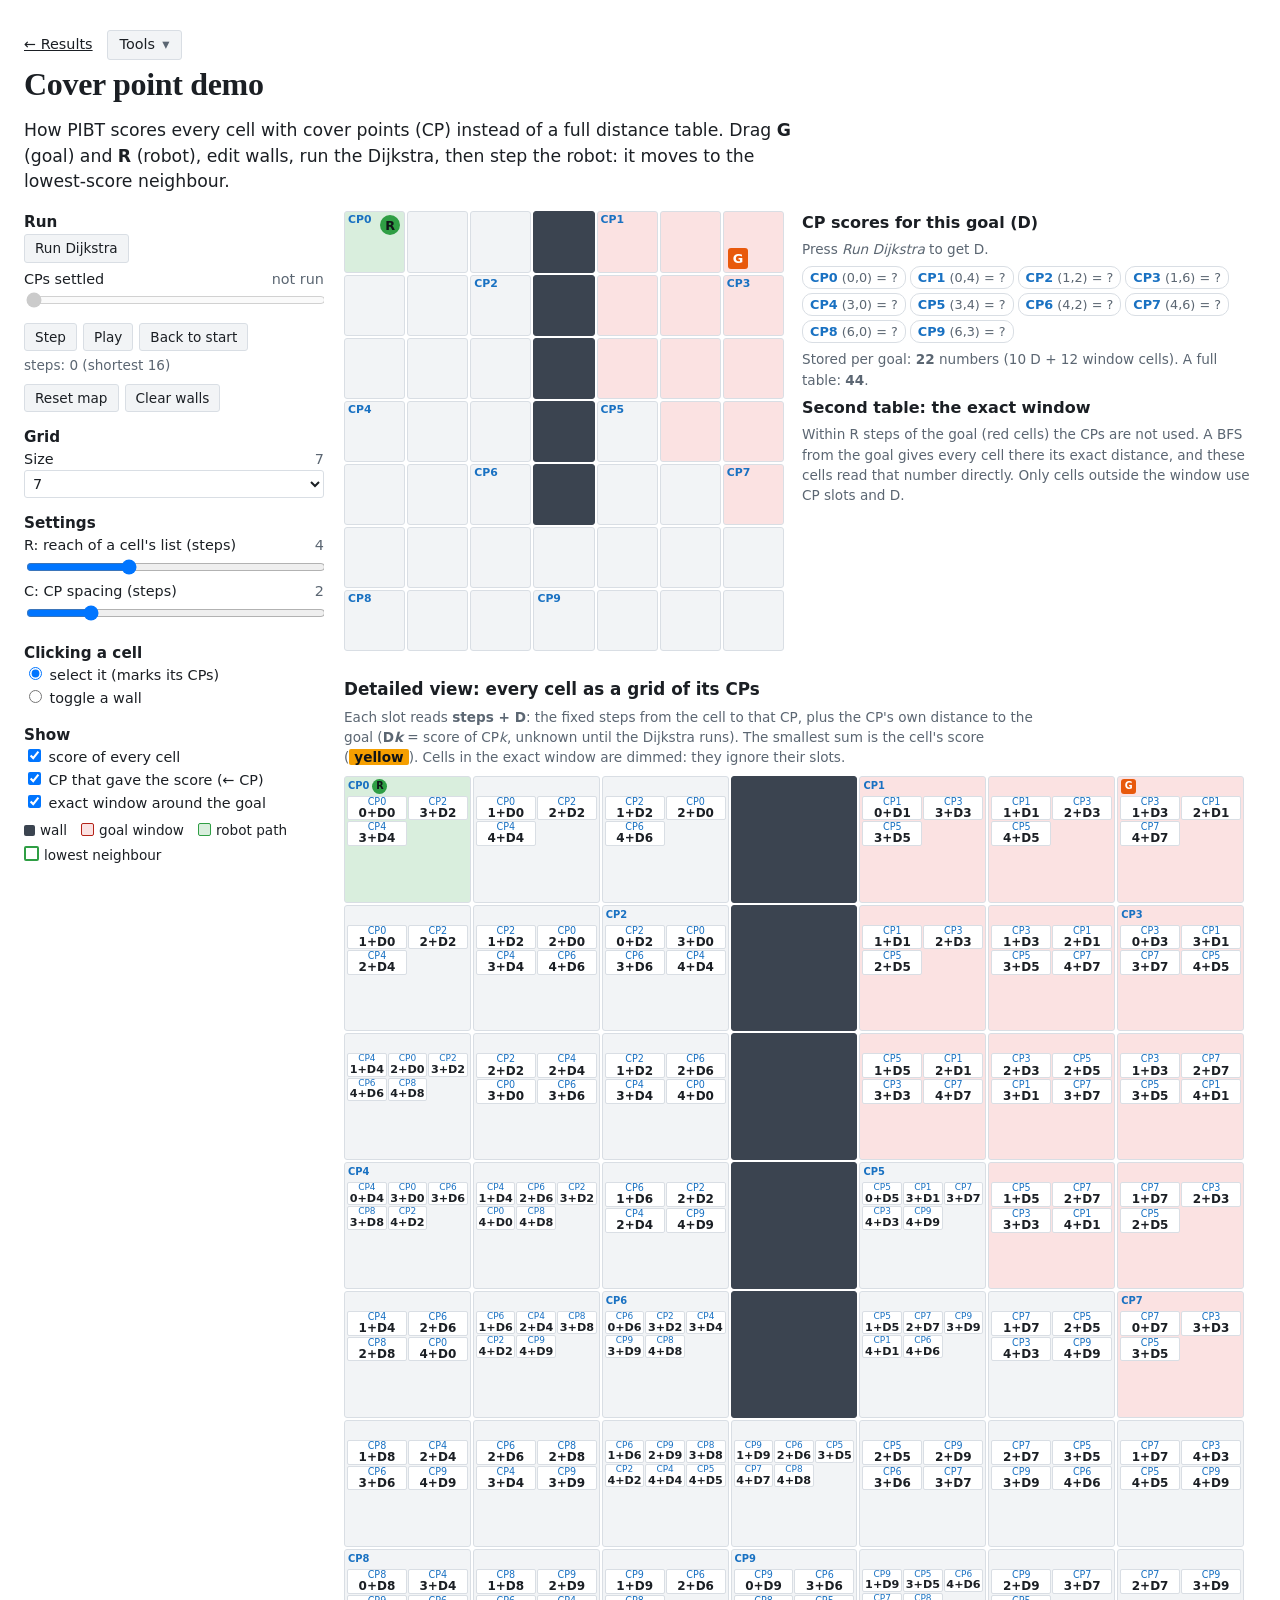
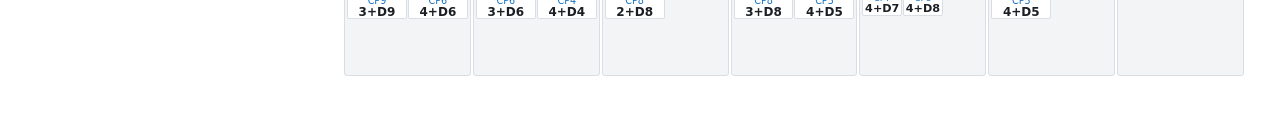
==== tools/coverdemo.html @ 99436453 "Home page: planner comparison (CP, route waypoints, Hipparcos 2024); earlier results hidden; Tools m" ====
<!doctype html>
<html lang="en">
<head>
  <meta charset="utf-8">
  <meta name="viewport" content="width=device-width, initial-scale=1">
  <title>Cover point demo | MAPF Research Results</title>
  <link rel="stylesheet" href="../css/style.css">
  <link rel="stylesheet" href="../css/tools.css">
</head>
<body>
  <main class="wide">
    <p class="toolnav"><a href="../index.html">&larr; Results</a> <span id="toolmenu"></span></p>
    <h1>Cover point demo</h1>
    <p class="lead">How PIBT scores every cell with cover points (CP) instead of a full distance table. Drag <strong>G</strong> (goal) and <strong>R</strong> (robot), edit walls, run the Dijkstra, then step the robot: it moves to the lowest-score neighbour.</p>

    <div class="tool">
      <div class="panel">
        <div>
          <h2>Run</h2>
          <div class="btns"><button id="run" type="button">Run Dijkstra</button></div>
          <label style="margin-top:6px">CPs settled <span class="val" id="dkv"></span><input id="dk" type="range" min="0" max="0" value="0" disabled></label>
          <div class="btns" style="margin-top:8px"><button id="step" type="button">Step</button><button id="play" type="button">Play</button><button id="home" type="button">Back to start</button></div>
          <p id="steps" class="small" style="margin:4px 0 0"></p>
          <p id="rnote" class="small" style="margin:2px 0 0"></p>
          <div class="btns" style="margin-top:8px"><button id="reset" type="button">Reset map</button><button id="clear" type="button">Clear walls</button></div>
        </div>
        <div>
          <h2>Grid</h2>
          <label>Size <span class="val" id="nv"></span>
            <select id="size" aria-label="Grid size"><option>5</option><option>6</option><option selected>7</option><option>8</option><option>9</option><option>10</option></select></label>
        </div>
        <div>
          <h2>Settings</h2>
          <label>R: reach of a cell's list (steps) <span class="val" id="rv"></span><input id="rr" type="range" min="1" max="10" value="4"></label>
          <label>C: CP spacing (steps) <span class="val" id="cv"></span><input id="cc" type="range" min="1" max="6" value="2"></label>
        </div>
        <div>
          <h2>Clicking a cell</h2>
          <label><input type="radio" name="mode" value="select" checked> select it (marks its CPs)</label>
          <label><input type="radio" name="mode" value="wall"> toggle a wall</label>
        </div>
        <div>
          <h2>Show</h2>
          <label><input id="show-scores" type="checkbox" checked> score of every cell</label>
          <label><input id="show-via" type="checkbox" checked> CP that gave the score (&larr; CP)</label>
          <label><input id="show-win" type="checkbox" checked> exact window around the goal</label>
          <div class="legend" style="margin-top:6px">
            <span><i class="k-wall"></i>wall</span><span><i class="k-win"></i>goal window</span>
            <span><i class="k-trail"></i>robot path</span><span><i class="k-best"></i>lowest neighbour</span>
          </div>
        </div>
      </div>

      <div>
        <div class="demo-top">
          <div class="gridwrap"><div id="grid" class="dgrid simple" role="grid" aria-label="Demo grid"></div></div>
          <div class="side">
            <h3>CP scores for this goal (D)</h3>
            <p id="dnote" class="small"></p>
            <div id="darray" class="chips"></div>
            <p id="nums" class="small"></p>
            <h3>Second table: the exact window</h3>
            <p class="small">Within R steps of the goal (red cells) the CPs are not used. A BFS from the goal gives every cell there its exact distance, and these cells read that number directly. Only cells outside the window use CP slots and D.</p>
          </div>
        </div>

        <h2 class="dh">Detailed view: every cell as a grid of its CPs</h2>
        <p class="small keyline">Each slot reads <strong>steps + D</strong>: the fixed steps from the cell to that CP, plus the CP's own distance to the goal (<strong>D<i>k</i></strong> = score of CP<i>k</i>, unknown until the Dijkstra runs). The smallest sum is the cell's score (<span class="kslot">yellow</span>). Cells in the exact window are dimmed: they ignore their slots.</p>
        <div class="gridwrap wide2"><div id="grid2" class="dgrid detail" role="grid" aria-label="Detailed grid"></div></div>
      </div>
    </div>
  </main>
  <div id="ghost" class="ghost" hidden></div>
  <script src="../js/toolmenu.js"></script>
  <script src="../js/coverdemo.js"></script>
</body>
</html>
---- css/style.css ----
:root {
  --bg: #ffffff;
  --text: #1b1f24;
  --muted: #5b6672;
  --line: #d9dee4;
  --head: #f2f4f6;
  --up: #157347;
  --down: #b42318;
}
@media (prefers-color-scheme: dark) {
  :root {
    --bg: #101418;
    --text: #e6e9ed;
    --muted: #9aa5b1;
    --line: #2b333c;
    --head: #1a2027;
    --up: #5fd39a;
    --down: #ff8b7f;
  }
}

body { margin: 0; background: var(--bg); color: var(--text); font: 16px/1.5 system-ui, -apple-system, "Segoe UI", sans-serif; }
main { max-width: 1100px; margin: 0 auto; padding: 24px 24px 48px; }
h1 { font-family: "Iowan Old Style", "Palatino Linotype", Palatino, Georgia, serif; font-size: 2rem; font-weight: 600; letter-spacing: -0.01em; margin: 0 0 4px; }

/* who is behind the page: logo, university, author, supervisor */
.masthead { display: flex; align-items: center; gap: 18px; padding-bottom: 18px; margin-bottom: 24px; border-bottom: 1px solid var(--line); }
.masthead:empty { display: none; }
.logo { height: 64px; width: auto; display: block; }
.who p { margin: 0; }
.uni { font-size: 1.05rem; }
.people { margin-top: 2px; color: var(--muted); font-size: 0.95rem; }
.author { color: var(--text); font-weight: 600; }
.supervisor::before { content: "\00B7"; margin: 0 0.6em; }
.supervisor .label { font-size: 0.72rem; letter-spacing: 0.07em; text-transform: uppercase; }
@media (prefers-color-scheme: dark) {
  .logo { background: #fff; padding: 6px; border-radius: 3px; }
}
@media (max-width: 560px) {
  .masthead { gap: 12px; }
  .logo { height: 48px; }
  .supervisor { display: block; }
  .supervisor::before { display: none; }
}
h2 { font-size: 1.1rem; margin: 28px 0 4px; }
a { color: inherit; }
code { font-family: ui-monospace, Consolas, monospace; font-size: 0.9em; background: var(--head); padding: 0 4px; }
.small { font-size: 0.85rem; color: var(--muted); }
.lead { font-size: 1.08rem; max-width: 72ch; margin: 10px 0 16px; }
.lead:empty { display: none; }

/* one tab per map */
.tabs { display: flex; flex-wrap: wrap; gap: 2px; margin-top: 18px; border-bottom: 1px solid var(--line); }
.tabs[hidden] { display: none; }
.tab { all: unset; cursor: pointer; padding: 7px 14px; color: var(--muted); border-bottom: 2px solid transparent; margin-bottom: -1px; }
.tab:hover { color: var(--text); }
.tab[aria-selected="true"] { color: var(--text); font-weight: 600; border-bottom-color: currentColor; }
.tab:focus-visible { outline: 2px solid currentColor; outline-offset: -2px; }
#map-note { margin: 8px 0 0; min-height: 1.4em; }
.metric { display: flex; align-items: center; gap: 6px; margin-top: 10px; }
.metric[hidden] { display: none; }
.seg { all: unset; cursor: pointer; padding: 3px 12px; font-size: 0.9rem; color: var(--muted); border: 1px solid var(--line); border-radius: 3px; }
.seg:hover { color: var(--text); }
.seg[aria-pressed="true"] { color: var(--text); background: var(--head); font-weight: 600; }
.seg:focus-visible { outline: 2px solid currentColor; outline-offset: 2px; }
#metric-note { margin: 6px 0 0; }
#metric-note:empty { display: none; }
.table-wrap { overflow-x: auto; margin-top: 12px; }
table { border-collapse: collapse; width: 100%; }
th, td { border: 1px solid var(--line); padding: 8px 12px; text-align: left; vertical-align: top; }
thead th { background: var(--head); font-weight: 600; }
th small { display: block; font-weight: 400; color: var(--muted); }
th a { font-weight: 400; font-size: 0.85rem; white-space: nowrap; }
td.num, th.num { text-align: right; }

/* clickable rows: an algorithm (row) and a scenario inside it (srow) */
tr.row, tr.srow { cursor: pointer; }
tr.row:hover, tr.srow:hover { background: var(--head); }
tr.row button, tr.srow button { all: unset; cursor: pointer; font-weight: 600; }
tr.row button::before, tr.srow button::before {
  content: "\25B8";
  display: inline-block;
  width: 1.1em;
  color: var(--muted);
  transition: transform 0.25s ease;
}
tr.row button[aria-expanded="true"]::before, tr.srow button[aria-expanded="true"]::before { transform: rotate(90deg); }
tr.row button:focus-visible, tr.srow button:focus-visible { outline: 2px solid currentColor; outline-offset: 2px; }
.tagline { display: block; font-size: 0.85rem; color: var(--muted); }
.tag { display: inline-block; margin-left: 0.5em; padding: 0 0.45em; font-size: 0.75rem; letter-spacing: 0.02em; color: var(--muted); border: 1px solid currentColor; border-radius: 3px; vertical-align: 0.08em; }
.nruns { display: block; font-size: 0.75rem; color: var(--muted); font-style: italic; }
.mean { font-weight: 600; }
.delta { display: block; font-size: 0.85rem; color: var(--muted); }
.delta.up { color: var(--up); }
.delta.down { color: var(--down); }
.srow .delta { display: inline; margin-left: 0.5em; }

/* expand / collapse: the content sits in a grid whose single row animates between 0fr and 1fr.
   Child selectors keep an open outer row from opening the rows nested inside it. */
tr.detail > td { padding: 0; border-top: 0; border-bottom: 0; }
tr.detail.open > td { border-bottom: 1px solid var(--line); }
.expand { display: grid; grid-template-rows: 0fr; transition: grid-template-rows 0.3s ease; }
tr.detail.open > td > .expand { grid-template-rows: 1fr; }
.expand-inner { overflow: hidden; min-height: 0; }
.content { padding: 12px 16px 16px; opacity: 0; transition: opacity 0.25s ease; }
tr.detail.open > td > .expand > .expand-inner > .content { opacity: 1; }
.content p { margin: 0 0 8px; }
.content.sub { padding: 6px 0 10px 28px; }

.inner-wrap { overflow-x: auto; margin: 8px 0; }
.content.sub .inner-wrap { margin: 0; }
table.runs th, table.runs td { padding: 6px 12px; }
table.sub { width: auto; min-width: 420px; }
table.sub th, table.sub td { padding: 4px 12px; }

/* experiments section */
#experiments { margin-top: 40px; border-top: 1px solid var(--line); padding-top: 4px; }
#experiments h2 { font-size: 1.3rem; margin-top: 20px; }
#comparison h3, #experiments h3 { font-size: 1.05rem; margin: 28px 0 2px; }
.decisions { margin: 0 0 8px; padding-left: 1.2em; max-width: 80ch; }
.decisions li { margin-bottom: 4px; }
table.exp .delta { display: block; }
table.exp tr.key td { background: var(--head); }
.finding { margin: 8px 0 0; max-width: 80ch; }

@media (prefers-reduced-motion: reduce) {
  .expand, .content, tr.row button::before, tr.srow button::before { transition: none; }
}
/* the Tools menu (js/toolmenu.js) */
.toolmenu { position: relative; display: inline-block; }
.toolmenu > summary { list-style: none; cursor: pointer; padding: 3px 12px; font-size: 0.9rem; border: 1px solid var(--line); border-radius: 3px; background: var(--head); }
.toolmenu > summary::-webkit-details-marker { display: none; }
.toolmenu > summary::after { content: "\25BE"; margin-left: 0.5em; color: var(--muted); }
.toolmenu[open] > summary { background: var(--line); }
.toolmenu > summary:focus-visible { outline: 2px solid currentColor; outline-offset: 2px; }
.toolmenu-list { position: absolute; z-index: 20; left: 0; top: calc(100% + 4px); min-width: 300px; background: var(--bg); border: 1px solid var(--line); border-radius: 3px; box-shadow: 0 4px 14px rgba(0, 0, 0, 0.18); padding: 4px; }
.toolmenu-list a { display: block; padding: 6px 10px; text-decoration: none; border-radius: 3px; }
.toolmenu-list a:hover, .toolmenu-list a.here { background: var(--head); }
.toolmenu-list a strong { display: block; font-size: 0.95rem; }
.toolmenu-list a span { display: block; font-size: 0.8rem; color: var(--muted); }
.toolbar { display: flex; align-items: center; gap: 12px; flex-wrap: wrap; margin: 6px 0 0; }

@media (max-width: 560px) {
  main { padding: 16px 12px 32px; }
  h1 { font-size: 1.5rem; }
}
---- css/tools.css ----
/* the map tools (tools/waypoints.html, tools/lanes.html); colours come from css/style.css */
.tool { display: grid; grid-template-columns: 300px minmax(0, 1fr); gap: 20px; margin-top: 16px; align-items: start; }
@media (max-width: 800px) { .tool { grid-template-columns: 1fr; } }
.panel { display: flex; flex-direction: column; gap: 14px; }
.panel h2 { margin: 0; font-size: 0.95rem; }
.panel label { display: block; font-size: 0.9rem; }
.panel input[type=range] { width: 100%; }
.panel select, .panel input[type=file] { width: 100%; box-sizing: border-box; font: inherit; color: inherit; background: var(--bg); border: 1px solid var(--line); border-radius: 3px; padding: 4px; }
.drop { border: 1px dashed var(--line); border-radius: 3px; padding: 10px; text-align: center; font-size: 0.85rem; color: var(--muted); }
.drop.over { background: var(--head); color: var(--text); }
.val { float: right; font-variant-numeric: tabular-nums; color: var(--muted); }
.stats { margin: 0; display: grid; grid-template-columns: auto 1fr; gap: 2px 12px; font-size: 0.9rem; }
.stats dt { color: var(--muted); }
.stats dd { margin: 0; text-align: right; font-variant-numeric: tabular-nums; }
.bad { color: var(--down); }
.btns { display: flex; gap: 6px; flex-wrap: wrap; }
.btns button, .btn { font: inherit; font-size: 0.85rem; color: var(--text); background: var(--head); border: 1px solid var(--line); border-radius: 3px; padding: 3px 10px; cursor: pointer; }
.btns button:hover { background: var(--line); }
.stage { position: relative; }
#canvas { width: 100%; height: 68vh; min-height: 320px; display: block; border: 1px solid var(--line); border-radius: 3px; background: #dfe3e7; touch-action: none; cursor: grab; }
#canvas:active { cursor: grabbing; }
.hover { position: absolute; left: 8px; bottom: 8px; padding: 2px 8px; font-size: 0.8rem; background: rgba(255,255,255,0.88); color: #1b1f24; border-radius: 3px; pointer-events: none; }
.legend { display: flex; flex-wrap: wrap; gap: 4px 14px; font-size: 0.85rem; }
.legend[hidden] { display: none; }
.legend i { display: inline-block; width: 11px; height: 11px; border-radius: 2px; margin-right: 5px; vertical-align: -1px; }
.info { font-size: 0.9rem; min-height: 3.2em; }
.toolnav { margin: 6px 0 0; font-size: 0.9rem; display: flex; align-items: center; gap: 14px; flex-wrap: wrap; }

/* the cover point demo (tools/coverdemo.html) */
:root { --wallc: #3b4450; --cpc: #1971c2; --goalc: #e8590c; --robc: #2f9e44; --winbg: rgba(224, 49, 49, 0.14); --trailbg: rgba(47, 158, 68, 0.18); --hl: #f59f00; }
@media (prefers-color-scheme: dark) {
  :root { --wallc: #5b6672; --cpc: #74a9e8; --goalc: #ff922b; --robc: #69db7c; --winbg: rgba(255, 139, 127, 0.2); --trailbg: rgba(105, 219, 124, 0.18); --hl: #fcc419; }
}
main.wide { max-width: 1400px; }
.tool > * { min-width: 0; }
.demo-top { display: grid; grid-template-columns: minmax(300px, 440px) minmax(0, 1fr); gap: 18px; align-items: start; }
.demo-top > * { min-width: 0; }
@media (max-width: 1150px) { .demo-top { grid-template-columns: minmax(0, 1fr); } }
@media (min-width: 801px) { main.wide .panel { position: sticky; top: 8px; max-height: calc(100vh - 16px); overflow-y: auto; overflow-x: hidden; align-self: start; } }
@media (max-width: 700px) { .tool { grid-template-columns: minmax(0, 1fr); } .gridwrap { overflow-x: auto; } .dgrid { min-width: 640px; } }
.gridwrap { max-width: 780px; }
.gridwrap.wide2 { max-width: 900px; }
.side h3 { margin: 0 0 4px; font-size: 1rem; }
.side p { margin: 0 0 6px; }
.dh { margin: 26px 0 4px; font-size: 1.05rem; }
.keyline { max-width: 80ch; margin: 0 0 8px; }
.kslot { background: var(--hl); color: #101418; padding: 0 5px; border-radius: 2px; font-weight: 600; }
.chips { display: flex; flex-wrap: wrap; gap: 4px; margin: 6px 0; }
.chip { font-size: 0.8rem; padding: 1px 7px; border: 1px solid var(--line); border-radius: 10px; color: var(--muted); font-variant-numeric: tabular-nums; }
.chip.on { color: var(--text); background: var(--head); }
.chip b { color: var(--cpc); }

.dgrid { display: grid; gap: 2px; user-select: none; -webkit-user-select: none; }
.dc { position: relative; aspect-ratio: 1; background: var(--head); border: 1px solid var(--line); border-radius: 3px; display: flex; cursor: pointer; overflow: hidden; min-width: 0; }
.simple .dc { align-items: center; justify-content: center; }
.detail .dc { flex-direction: column; }
.dc.wall { background: var(--wallc); border-color: var(--wallc); }
.dc.win { background: var(--winbg); }
.dc.trail { background: var(--trailbg); }
.dc.sel { outline: 2px solid var(--text); outline-offset: -2px; }
.dc.inlist { box-shadow: inset 0 0 0 2px var(--cpc); }
.dc.nb { border-color: var(--muted); }
.dc.best { border: 2px solid var(--robc); }
.dc.drop { outline: 2px dashed var(--goalc); outline-offset: -3px; }

/* simple grid: the score of every cell */
.simple .dc .sc { font-size: clamp(0.95rem, 3.2vw, 1.6rem); font-weight: 600; font-variant-numeric: tabular-nums; }
.simple .dc .via { position: absolute; left: 50%; bottom: 2px; transform: translateX(-50%); font-size: 0.62rem; color: var(--muted); white-space: nowrap; }
.simple .dc .cptag { position: absolute; left: 3px; top: 2px; font-size: 0.68rem; line-height: 1.1; color: var(--cpc); font-weight: 600; white-space: nowrap; }
.simple .dc .cptag.inlist { background: var(--cpc); color: var(--bg); border-radius: 2px; padding: 0 2px; }
.simple .tok { position: absolute; display: flex; align-items: center; justify-content: center; width: 34%; aspect-ratio: 1; font-size: 0.8rem; font-weight: 700; color: #fff; cursor: grab; touch-action: none; z-index: 2; }
.simple .tok.goal { left: 4px; bottom: 3px; }
.simple .tok.robot { right: 4px; top: 3px; }

/* detailed grid: every cell as a grid of its cover points */
.detail .dc .hd { display: flex; align-items: center; gap: 3px; min-height: 17px; padding: 1px 3px 0; font-size: 0.62rem; line-height: 1.1; white-space: nowrap; overflow: hidden; }
.detail .dc .hd .tot { margin-left: auto; font-weight: 700; font-variant-numeric: tabular-nums; }
.detail .dc .cptag { color: var(--cpc); font-weight: 600; }
.detail .dc .cptag.inlist { background: var(--cpc); color: var(--bg); border-radius: 2px; padding: 0 2px; }
.dc .mg { flex: 1; display: grid; gap: 1px; padding: 1px 2px 2px; align-content: start; min-height: 0; line-height: 1.05; font-variant-numeric: tabular-nums; }
.dc .mg.ex { opacity: 0.5; }
.dc .sl { display: flex; flex-direction: column; align-items: center; justify-content: center; border: 1px solid var(--line); border-radius: 2px; background: var(--bg); min-width: 0; overflow: hidden; }
.dc .sl i { font-style: normal; color: var(--cpc); font-size: 0.8em; }
.dc .sl b { font-weight: 600; white-space: nowrap; }
.dc .sl.wn { background: var(--hl); color: #101418; border-color: var(--hl); }
.dc .sl.wn i { color: #101418; }
.detail .tok { display: inline-flex; align-items: center; justify-content: center; width: 15px; height: 15px; flex: none; font-size: 0.6rem; font-weight: 700; color: #fff; }
.tok.goal { background: var(--goalc); border-radius: 3px; }
.tok.robot { background: var(--robc); border-radius: 50%; color: #101418; }
.ghost { position: fixed; z-index: 50; width: 34px; height: 34px; margin: -17px 0 0 -17px; display: flex; align-items: center; justify-content: center; font-weight: 700; color: #fff; pointer-events: none; opacity: 0.9; }
.ghost[hidden] { display: none; }
.ghost.goal { background: var(--goalc); border-radius: 3px; }
.ghost.robot { background: var(--robc); border-radius: 50%; color: #101418; }
.k-wall { background: var(--wallc); } .k-win { background: var(--winbg); border: 1px solid var(--down); }
.k-trail { background: var(--trailbg); border: 1px solid var(--robc); } .k-best { border: 2px solid var(--robc); }
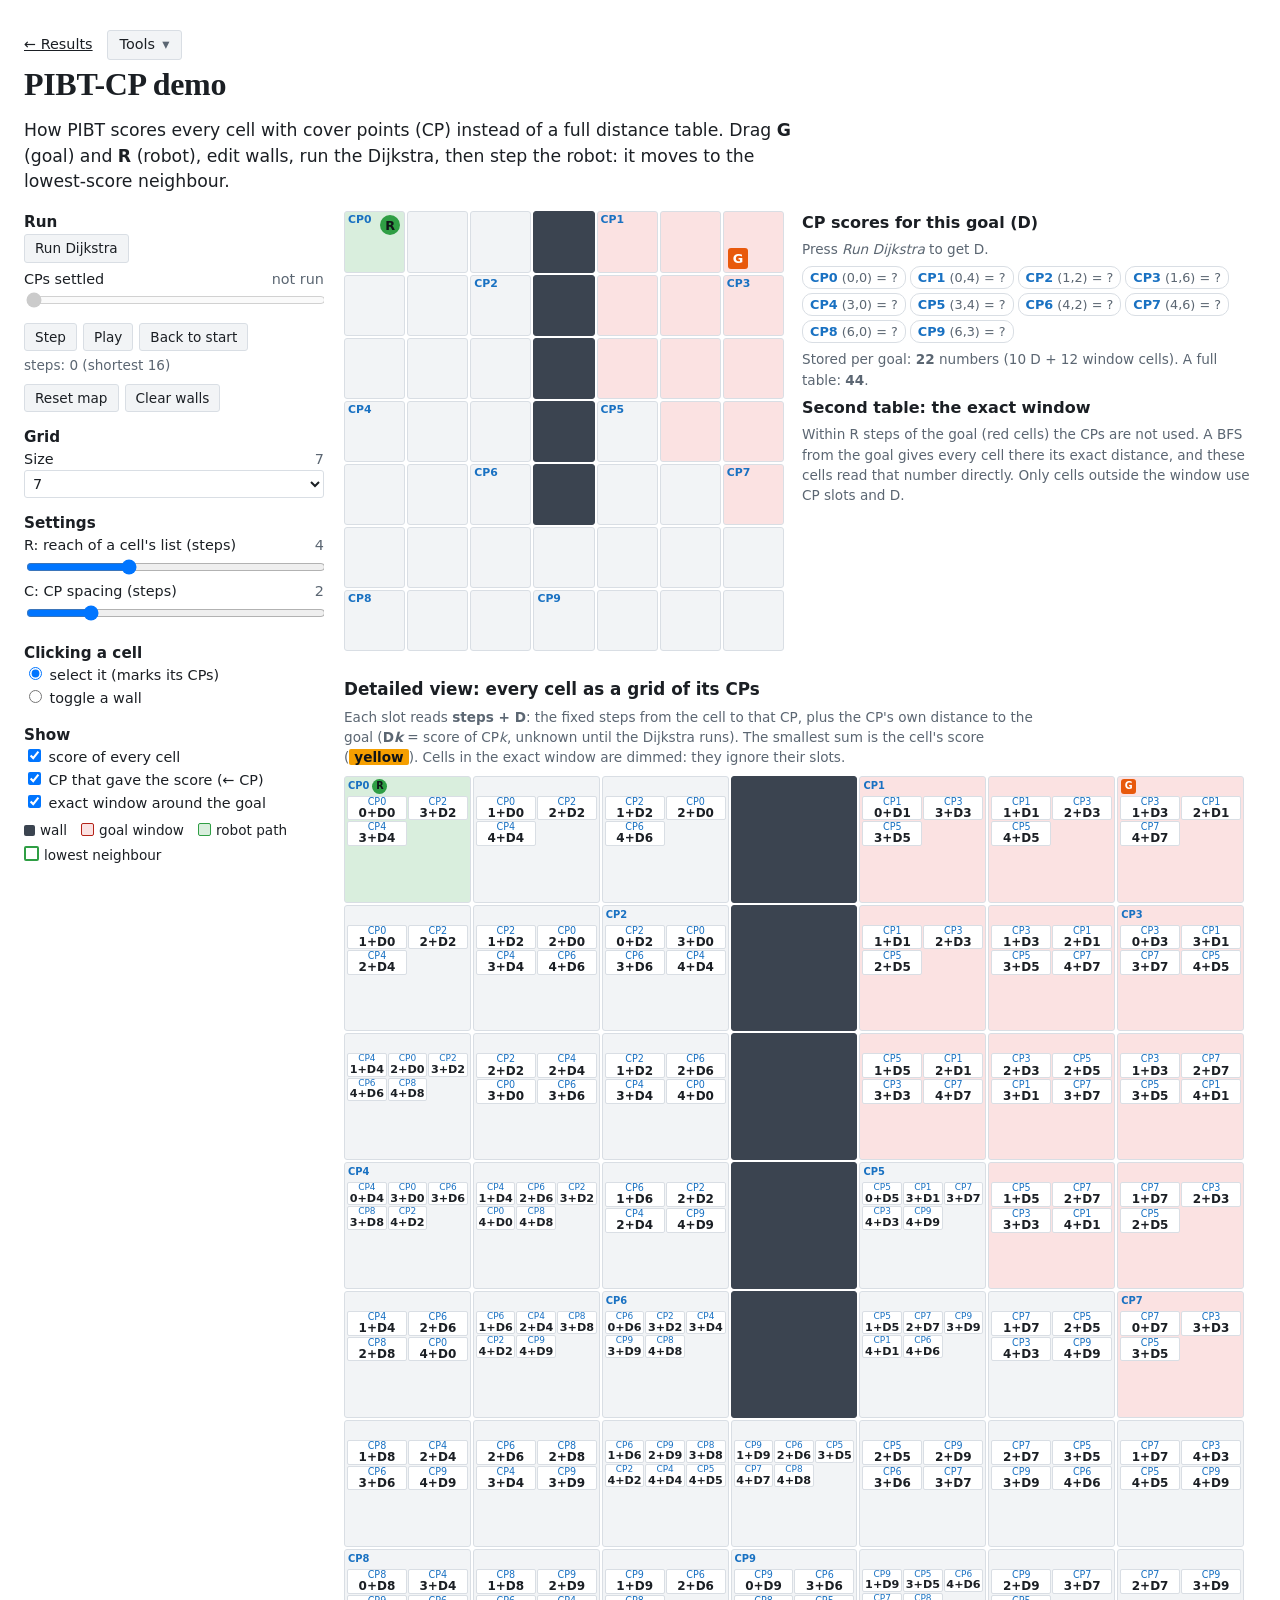
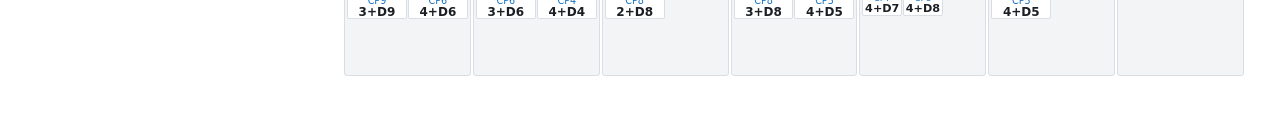
==== commit b34977cc: "Map views: junction clusters (Hipparcos area method on skeleton junctions); tool menu renamed Co-Aut" ====
--- a/tools/coverdemo.html
+++ b/tools/coverdemo.html
@@ -3,14 +3,14 @@
 <head>
   <meta charset="utf-8">
   <meta name="viewport" content="width=device-width, initial-scale=1">
-  <title>Cover point demo | MAPF Research Results</title>
+  <title>PIBT-CP demo | MAPF Research Results</title>
   <link rel="stylesheet" href="../css/style.css">
   <link rel="stylesheet" href="../css/tools.css">
 </head>
 <body>
   <main class="wide">
     <p class="toolnav"><a href="../index.html">&larr; Results</a> <span id="toolmenu"></span></p>
-    <h1>Cover point demo</h1>
+    <h1>PIBT-CP demo</h1>
     <p class="lead">How PIBT scores every cell with cover points (CP) instead of a full distance table. Drag <strong>G</strong> (goal) and <strong>R</strong> (robot), edit walls, run the Dijkstra, then step the robot: it moves to the lowest-score neighbour.</p>
 
     <div class="tool">
